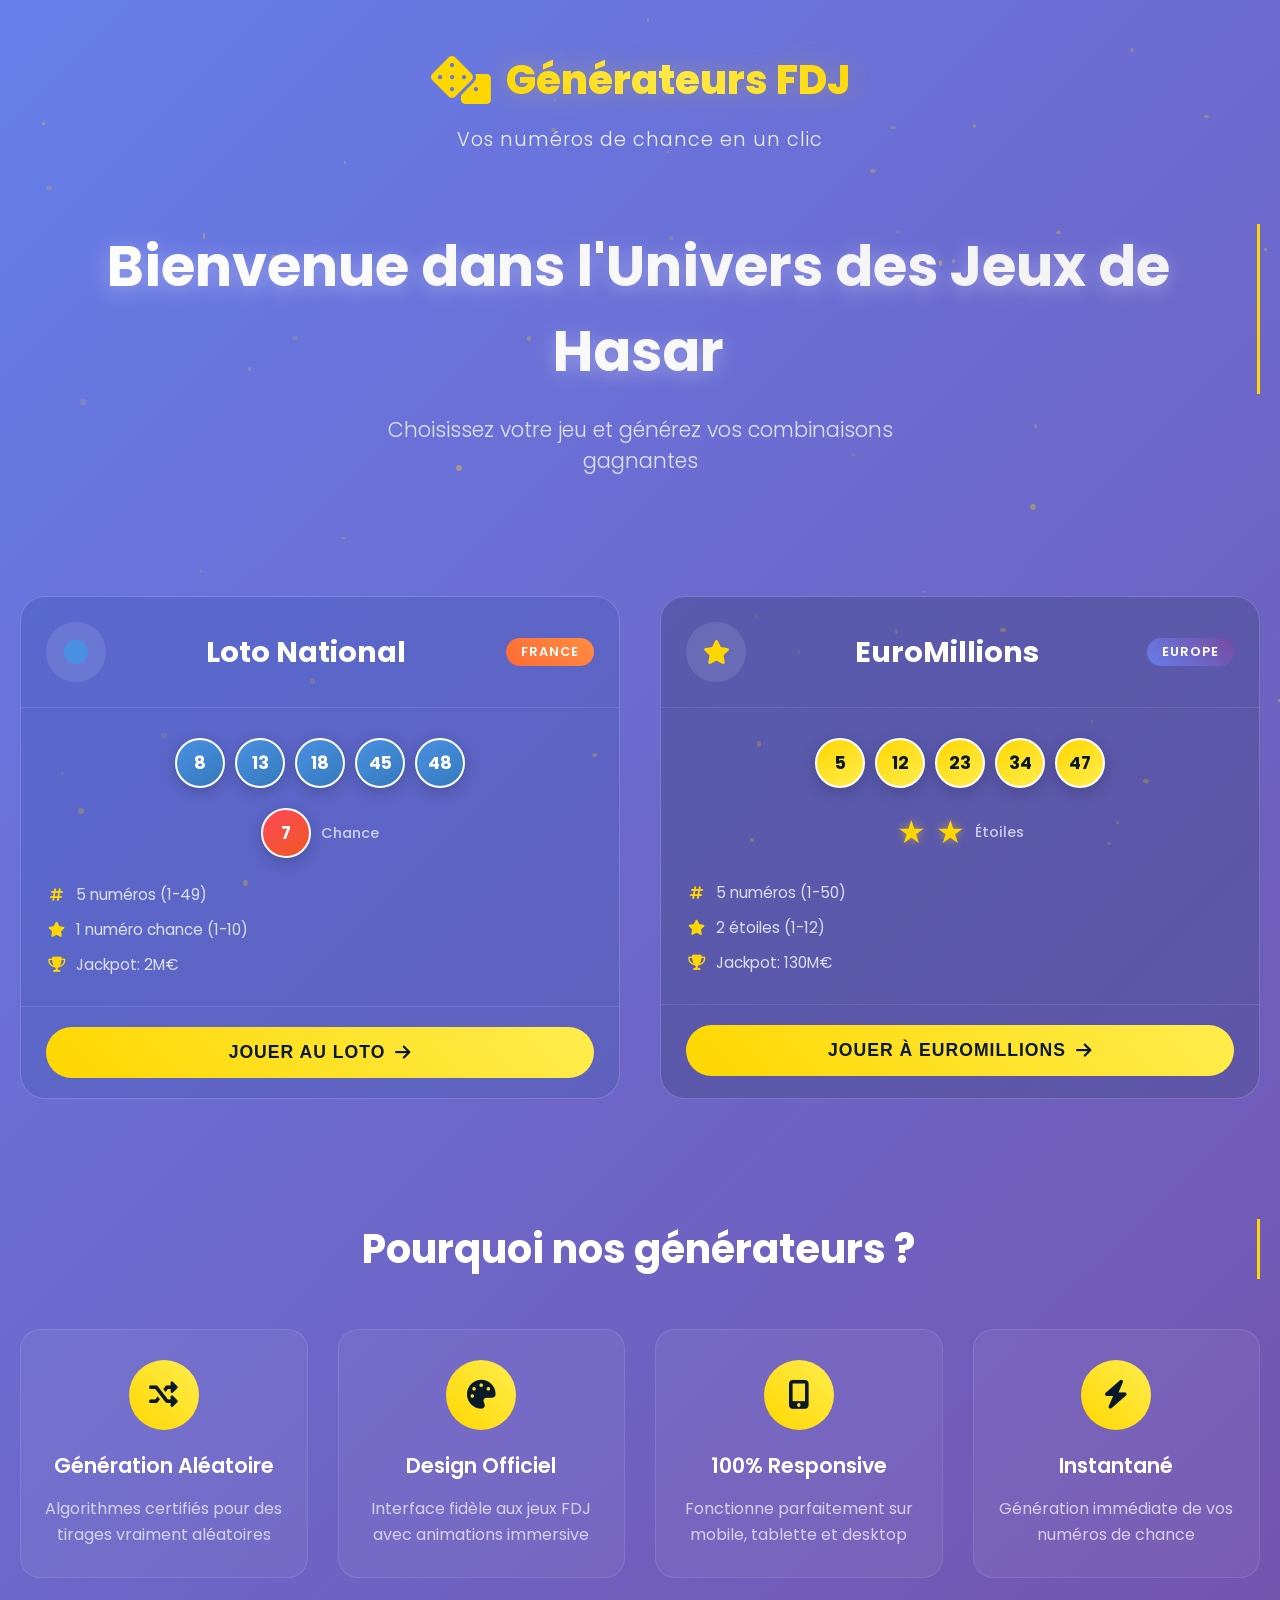
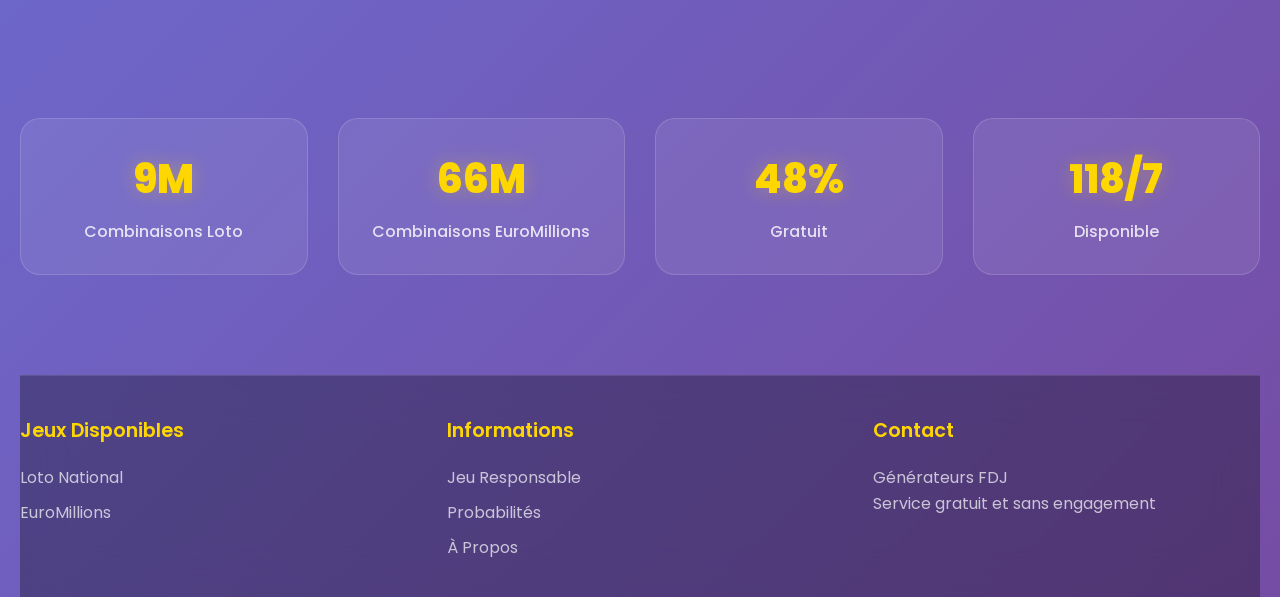
==== index.html @ 147595a2 "fix" ====
<!DOCTYPE html>
<html lang="fr">
<head>
    <meta charset="UTF-8">
    <meta name="viewport" content="width=device-width, initial-scale=1.0">
    <title>Générateurs de Jeux de Hasard - Accueil</title>
    <link rel="stylesheet" href="home-style.css">
    <link href="https://fonts.googleapis.com/css2?family=Poppins:wght@300;400;600;700;800&display=swap" rel="stylesheet">
    <link rel="stylesheet" href="https://cdnjs.cloudflare.com/ajax/libs/font-awesome/6.0.0/css/all.min.css">
</head>
<body>
    <div class="container">
        <header class="header">
            <div class="header-content">
                <div class="logo-section">
                    <div class="main-logo">
                        <i class="fas fa-dice"></i>
                        <span class="logo-text">Générateurs FDJ</span>
                    </div>
                    <p class="tagline">Vos numéros de chance en un clic</p>
                </div>
            </div>
        </header>

        <main class="main-content">
            <section class="hero-section">
                <h1 class="hero-title">Bienvenue dans l'Univers des Jeux de Hasard</h1>
                <p class="hero-subtitle">Choisissez votre jeu et générez vos combinaisons gagnantes</p>
            </section>

            <section class="games-grid">
                <div class="game-card loto-card" onclick="location.href='loto.html'">
                    <div class="card-header">
                        <div class="game-icon">
                            <i class="fas fa-circle"></i>
                        </div>
                        <h2 class="game-title">Loto National</h2>
                        <div class="game-badge">FRANCE</div>
                    </div>
                    
                    <div class="card-content">
                        <div class="game-preview">
                            <div class="preview-numbers">
                                <div class="preview-number blue">8</div>
                                <div class="preview-number blue">13</div>
                                <div class="preview-number blue">18</div>
                                <div class="preview-number blue">45</div>
                                <div class="preview-number blue">48</div>
                            </div>
                            <div class="preview-chance">
                                <div class="preview-number red">7</div>
                                <span class="chance-label">Chance</span>
                            </div>
                        </div>
                        
                        <div class="game-info">
                            <div class="info-item">
                                <i class="fas fa-hashtag"></i>
                                <span>5 numéros (1-49)</span>
                            </div>
                            <div class="info-item">
                                <i class="fas fa-star"></i>
                                <span>1 numéro chance (1-10)</span>
                            </div>
                            <div class="info-item">
                                <i class="fas fa-trophy"></i>
                                <span>Jackpot: 2M€</span>
                            </div>
                        </div>
                    </div>
                    
                    <div class="card-footer">
                        <button class="play-btn">
                            <span>Jouer au Loto</span>
                            <i class="fas fa-arrow-right"></i>
                        </button>
                    </div>
                </div>

                <div class="game-card euromillions-card" onclick="location.href='euromillions.html'">
                    <div class="card-header">
                        <div class="game-icon">
                            <i class="fas fa-star"></i>
                        </div>
                        <h2 class="game-title">EuroMillions</h2>
                        <div class="game-badge">EUROPE</div>
                    </div>
                    
                    <div class="card-content">
                        <div class="game-preview">
                            <div class="preview-numbers">
                                <div class="preview-number yellow">5</div>
                                <div class="preview-number yellow">12</div>
                                <div class="preview-number yellow">23</div>
                                <div class="preview-number yellow">34</div>
                                <div class="preview-number yellow">47</div>
                            </div>
                            <div class="preview-stars">
                                <div class="preview-star">★</div>
                                <div class="preview-star">★</div>
                                <span class="stars-label">Étoiles</span>
                            </div>
                        </div>
                        
                        <div class="game-info">
                            <div class="info-item">
                                <i class="fas fa-hashtag"></i>
                                <span>5 numéros (1-50)</span>
                            </div>
                            <div class="info-item">
                                <i class="fas fa-star"></i>
                                <span>2 étoiles (1-12)</span>
                            </div>
                            <div class="info-item">
                                <i class="fas fa-trophy"></i>
                                <span>Jackpot: 130M€</span>
                            </div>
                        </div>
                    </div>
                    
                    <div class="card-footer">
                        <button class="play-btn">
                            <span>Jouer à EuroMillions</span>
                            <i class="fas fa-arrow-right"></i>
                        </button>
                    </div>
                </div>
            </section>

            <section class="features-section">
                <h2 class="features-title">Pourquoi nos générateurs ?</h2>
                <div class="features-grid">
                    <div class="feature-item">
                        <div class="feature-icon">
                            <i class="fas fa-random"></i>
                        </div>
                        <h3>Génération Aléatoire</h3>
                        <p>Algorithmes certifiés pour des tirages vraiment aléatoires</p>
                    </div>
                    
                    <div class="feature-item">
                        <div class="feature-icon">
                            <i class="fas fa-palette"></i>
                        </div>
                        <h3>Design Officiel</h3>
                        <p>Interface fidèle aux jeux FDJ avec animations immersive</p>
                    </div>
                    
                    <div class="feature-item">
                        <div class="feature-icon">
                            <i class="fas fa-mobile-alt"></i>
                        </div>
                        <h3>100% Responsive</h3>
                        <p>Fonctionne parfaitement sur mobile, tablette et desktop</p>
                    </div>
                    
                    <div class="feature-item">
                        <div class="feature-icon">
                            <i class="fas fa-bolt"></i>
                        </div>
                        <h3>Instantané</h3>
                        <p>Génération immédiate de vos numéros de chance</p>
                    </div>
                </div>
            </section>

            <section class="stats-section">
                <div class="stats-container">
                    <div class="stat-item">
                        <div class="stat-number">19M</div>
                        <div class="stat-label">Combinaisons Loto</div>
                    </div>
                    <div class="stat-item">
                        <div class="stat-number">139M</div>
                        <div class="stat-label">Combinaisons EuroMillions</div>
                    </div>
                    <div class="stat-item">
                        <div class="stat-number">100%</div>
                        <div class="stat-label">Gratuit</div>
                    </div>
                    <div class="stat-item">
                        <div class="stat-number">24/7</div>
                        <div class="stat-label">Disponible</div>
                    </div>
                </div>
            </section>
        </main>

        <footer class="footer">
            <div class="footer-content">
                <div class="footer-section">
                    <h4>Jeux Disponibles</h4>
                    <ul>
                        <li><a href="loto.html">Loto National</a></li>
                        <li><a href="euromillions.html">EuroMillions</a></li>
                    </ul>
                </div>
                
                <div class="footer-section">
                    <h4>Informations</h4>
                    <ul>
                        <li><a href="#" onclick="showResponsibility(); return false;">Jeu Responsable</a></li>
                        <li><a href="#" onclick="showProbabilities(); return false;">Probabilités</a></li>
                        <li><a href="#" onclick="showAbout(); return false;">À Propos</a></li>
                    </ul>
                </div>
                
                <div class="footer-section">
                    <h4>Contact</h4>
                    <p>Générateurs FDJ</p>
                    <p>Service gratuit et sans engagement</p>
                </div>
            </div>
            
            <div class="footer-bottom">
                <p>&copy; 2024 Générateurs FDJ - Jouez responsablement - Âge minimum 18 ans</p>
            </div>
        </footer>
    </div>

    <!-- Modal pour informations -->
    <div id="infoModal" class="modal">
        <div class="modal-content">
            <span class="close" onclick="closeModal()">&times;</span>
            <h2 id="modalTitle">Information</h2>
            <div id="modalBody"></div>
        </div>
    </div>

    <script src="home-script.js"></script>
</body>
</html>
---- home-style.css ----
* {
    margin: 0;
    padding: 0;
    box-sizing: border-box;
}

body {
    font-family: 'Poppins', sans-serif;
    background: linear-gradient(135deg, #667eea 0%, #764ba2 25%, #f093fb 50%, #667eea 100%);
    background-size: 400% 400%;
    animation: gradientShift 15s ease infinite;
    min-height: 100vh;
    color: #ffffff;
    overflow-x: hidden;
}

@keyframes gradientShift {
    0% { background-position: 0% 50%; }
    50% { background-position: 100% 50%; }
    100% { background-position: 0% 50%; }
}

.container {
    max-width: 1400px;
    margin: 0 auto;
    padding: 20px;
    min-height: 100vh;
    display: flex;
    flex-direction: column;
}

/* Header */
.header {
    padding: 30px 0;
    animation: fadeInDown 0.8s ease-out;
}

.header-content {
    text-align: center;
}

.main-logo {
    display: flex;
    align-items: center;
    justify-content: center;
    gap: 15px;
    margin-bottom: 15px;
}

.main-logo i {
    font-size: 3rem;
    color: #ffd700;
    animation: rotate 3s linear infinite;
}

@keyframes rotate {
    from { transform: rotate(0deg); }
    to { transform: rotate(360deg); }
}

.logo-text {
    font-size: 2.5rem;
    font-weight: 800;
    background: linear-gradient(45deg, #ffd700, #ffed4e, #ffd700);
    background-clip: text;
    -webkit-background-clip: text;
    -webkit-text-fill-color: transparent;
    text-shadow: 0 0 30px rgba(255, 215, 0, 0.3);
}

.tagline {
    font-size: 1.2rem;
    color: rgba(255, 255, 255, 0.9);
    font-weight: 300;
    letter-spacing: 1px;
}

/* Main Content */
.main-content {
    flex: 1;
    display: flex;
    flex-direction: column;
    gap: 60px;
}

/* Hero Section */
.hero-section {
    text-align: center;
    padding: 40px 0;
    animation: fadeInUp 0.8s ease-out 0.2s both;
}

.hero-title {
    font-size: 3.5rem;
    font-weight: 700;
    margin-bottom: 20px;
    background: linear-gradient(45deg, #ffffff, #f0f0f0);
    background-clip: text;
    -webkit-background-clip: text;
    -webkit-text-fill-color: transparent;
    text-shadow: 0 4px 20px rgba(255, 255, 255, 0.3);
}

.hero-subtitle {
    font-size: 1.3rem;
    color: rgba(255, 255, 255, 0.8);
    font-weight: 300;
    max-width: 600px;
    margin: 0 auto;
}

/* Games Grid */
.games-grid {
    display: grid;
    grid-template-columns: repeat(auto-fit, minmax(400px, 1fr));
    gap: 40px;
    padding: 20px 0;
    animation: fadeInUp 0.8s ease-out 0.4s both;
}

.game-card {
    background: rgba(255, 255, 255, 0.1);
    backdrop-filter: blur(20px);
    border-radius: 25px;
    border: 1px solid rgba(255, 255, 255, 0.2);
    overflow: hidden;
    transition: all 0.4s ease;
    cursor: pointer;
    position: relative;
}

.game-card::before {
    content: '';
    position: absolute;
    top: 0;
    left: 0;
    right: 0;
    bottom: 0;
    background: linear-gradient(45deg, transparent, rgba(255, 255, 255, 0.1), transparent);
    transform: translateX(-100%);
    transition: transform 0.6s ease;
}

.game-card:hover::before {
    transform: translateX(100%);
}

.game-card:hover {
    transform: translateY(-10px);
    box-shadow: 0 25px 50px rgba(0, 0, 0, 0.3);
    border-color: rgba(255, 215, 0, 0.4);
}

.loto-card {
    background: linear-gradient(135deg, rgba(30, 60, 152, 0.2), rgba(42, 82, 152, 0.2));
}

.euromillions-card {
    background: linear-gradient(135deg, rgba(10, 25, 41, 0.2), rgba(30, 58, 95, 0.2));
}

.card-header {
    padding: 25px;
    display: flex;
    align-items: center;
    justify-content: space-between;
    border-bottom: 1px solid rgba(255, 255, 255, 0.1);
}

.game-icon {
    width: 60px;
    height: 60px;
    background: rgba(255, 255, 255, 0.1);
    border-radius: 50%;
    display: flex;
    align-items: center;
    justify-content: center;
    font-size: 1.5rem;
}

.loto-card .game-icon {
    color: #4a90e2;
}

.euromillions-card .game-icon {
    color: #ffd700;
}

.game-title {
    font-size: 1.8rem;
    font-weight: 700;
    flex: 1;
    text-align: center;
}

.game-badge {
    background: linear-gradient(45deg, #ff6b35, #ff8c42);
    color: #ffffff;
    padding: 5px 15px;
    border-radius: 20px;
    font-size: 0.8rem;
    font-weight: 600;
    text-transform: uppercase;
    letter-spacing: 1px;
}

.euromillions-card .game-badge {
    background: linear-gradient(45deg, #667eea, #764ba2);
}

.card-content {
    padding: 30px 25px;
}

.game-preview {
    text-align: center;
    margin-bottom: 25px;
}

.preview-numbers {
    display: flex;
    justify-content: center;
    gap: 10px;
    margin-bottom: 20px;
    flex-wrap: wrap;
}

.preview-number {
    width: 50px;
    height: 50px;
    border-radius: 50%;
    display: flex;
    align-items: center;
    justify-content: center;
    font-weight: 700;
    font-size: 1.1rem;
    box-shadow: 0 4px 15px rgba(0, 0, 0, 0.2);
}

.preview-number.blue {
    background: linear-gradient(145deg, #4a90e2, #357abd);
    color: #ffffff;
    border: 2px solid #ffffff;
}

.preview-number.yellow {
    background: linear-gradient(145deg, #ffd700, #ffed4e);
    color: #0a1929;
    border: 2px solid #ffffff;
}

.preview-number.red {
    background: linear-gradient(145deg, #ff4757, #ee5a24);
    color: #ffffff;
    border: 2px solid #ffffff;
}

.preview-chance, .preview-stars {
    display: flex;
    align-items: center;
    justify-content: center;
    gap: 10px;
    margin-top: 15px;
}

.preview-star {
    font-size: 2rem;
    color: #ffd700;
    text-shadow: 0 0 10px rgba(255, 215, 0, 0.5);
}

.chance-label, .stars-label {
    font-size: 0.9rem;
    color: rgba(255, 255, 255, 0.7);
    font-weight: 500;
}

.game-info {
    display: flex;
    flex-direction: column;
    gap: 12px;
}

.info-item {
    display: flex;
    align-items: center;
    gap: 10px;
    color: rgba(255, 255, 255, 0.8);
    font-size: 0.95rem;
}

.info-item i {
    width: 20px;
    text-align: center;
    color: #ffd700;
}

.card-footer {
    padding: 20px 25px;
    border-top: 1px solid rgba(255, 255, 255, 0.1);
}

.play-btn {
    width: 100%;
    background: linear-gradient(45deg, #ffd700, #ffed4e);
    color: #0a1929;
    border: none;
    padding: 15px 25px;
    border-radius: 50px;
    font-size: 1.1rem;
    font-weight: 600;
    cursor: pointer;
    transition: all 0.3s ease;
    display: flex;
    align-items: center;
    justify-content: center;
    gap: 10px;
    text-transform: uppercase;
    letter-spacing: 1px;
}

.play-btn:hover {
    transform: scale(1.05);
    box-shadow: 0 10px 25px rgba(255, 215, 0, 0.4);
}

.play-btn i {
    transition: transform 0.3s ease;
}

.play-btn:hover i {
    transform: translateX(5px);
}

/* Features Section */
.features-section {
    padding: 40px 0;
    animation: fadeInUp 0.8s ease-out 0.6s both;
}

.features-title {
    text-align: center;
    font-size: 2.5rem;
    font-weight: 700;
    margin-bottom: 50px;
    color: #ffffff;
}

.features-grid {
    display: grid;
    grid-template-columns: repeat(auto-fit, minmax(250px, 1fr));
    gap: 30px;
}

.feature-item {
    text-align: center;
    padding: 30px 20px;
    background: rgba(255, 255, 255, 0.05);
    backdrop-filter: blur(10px);
    border-radius: 20px;
    border: 1px solid rgba(255, 255, 255, 0.1);
    transition: all 0.3s ease;
}

.feature-item:hover {
    transform: translateY(-5px);
    background: rgba(255, 255, 255, 0.1);
    border-color: rgba(255, 215, 0, 0.3);
}

.feature-icon {
    width: 70px;
    height: 70px;
    background: linear-gradient(45deg, #ffd700, #ffed4e);
    border-radius: 50%;
    display: flex;
    align-items: center;
    justify-content: center;
    margin: 0 auto 20px;
    font-size: 1.8rem;
    color: #0a1929;
}

.feature-item h3 {
    font-size: 1.3rem;
    font-weight: 600;
    margin-bottom: 15px;
    color: #ffffff;
}

.feature-item p {
    color: rgba(255, 255, 255, 0.7);
    line-height: 1.6;
}

/* Stats Section */
.stats-section {
    padding: 40px 0;
    animation: fadeInUp 0.8s ease-out 0.8s both;
}

.stats-container {
    display: grid;
    grid-template-columns: repeat(auto-fit, minmax(200px, 1fr));
    gap: 30px;
}

.stat-item {
    text-align: center;
    padding: 30px 20px;
    background: rgba(255, 255, 255, 0.08);
    backdrop-filter: blur(15px);
    border-radius: 20px;
    border: 1px solid rgba(255, 255, 255, 0.15);
}

.stat-number {
    font-size: 2.5rem;
    font-weight: 800;
    color: #ffd700;
    margin-bottom: 10px;
    text-shadow: 0 0 20px rgba(255, 215, 0, 0.3);
}

.stat-label {
    font-size: 1rem;
    color: rgba(255, 255, 255, 0.8);
    font-weight: 500;
}

/* Footer */
.footer {
    background: rgba(0, 0, 0, 0.3);
    backdrop-filter: blur(20px);
    margin-top: 60px;
    padding: 40px 0 20px;
    border-top: 1px solid rgba(255, 255, 255, 0.1);
    animation: fadeIn 0.8s ease-out 1s both;
}

.footer-content {
    display: grid;
    grid-template-columns: repeat(auto-fit, minmax(250px, 1fr));
    gap: 40px;
    margin-bottom: 30px;
}

.footer-section h4 {
    font-size: 1.2rem;
    font-weight: 600;
    margin-bottom: 20px;
    color: #ffd700;
}

.footer-section ul {
    list-style: none;
}

.footer-section ul li {
    margin-bottom: 10px;
}

.footer-section a {
    color: rgba(255, 255, 255, 0.7);
    text-decoration: none;
    transition: color 0.3s ease;
}

.footer-section a:hover {
    color: #ffd700;
}

.footer-section p {
    color: rgba(255, 255, 255, 0.7);
    line-height: 1.6;
}

.footer-bottom {
    text-align: center;
    padding-top: 20px;
    border-top: 1px solid rgba(255, 255, 255, 0.1);
    color: rgba(255, 255, 255, 0.6);
    font-size: 0.9rem;
}

/* Modal */
.modal {
    display: none;
    position: fixed;
    z-index: 1000;
    left: 0;
    top: 0;
    width: 100%;
    height: 100%;
    background-color: rgba(0, 0, 0, 0.8);
    backdrop-filter: blur(5px);
}

.modal-content {
    background: linear-gradient(135deg, rgba(30, 60, 152, 0.9), rgba(42, 82, 152, 0.9));
    margin: 10% auto;
    padding: 30px;
    border-radius: 20px;
    width: 90%;
    max-width: 600px;
    border: 2px solid rgba(255, 215, 0, 0.3);
    box-shadow: 0 20px 40px rgba(0, 0, 0, 0.5);
    position: relative;
    animation: modalSlideIn 0.3s ease-out;
}

@keyframes modalSlideIn {
    from {
        opacity: 0;
        transform: translateY(-50px);
    }
    to {
        opacity: 1;
        transform: translateY(0);
    }
}

.close {
    position: absolute;
    right: 20px;
    top: 20px;
    font-size: 2rem;
    font-weight: bold;
    cursor: pointer;
    color: #ffffff;
    transition: color 0.3s ease;
}

.close:hover {
    color: #ffd700;
}

#modalTitle {
    color: #ffd700;
    margin-bottom: 20px;
    font-size: 1.8rem;
}

#modalBody {
    color: rgba(255, 255, 255, 0.9);
    line-height: 1.6;
}

#modalBody ul {
    margin-left: 20px;
    margin-top: 10px;
}

#modalBody li {
    margin-bottom: 8px;
}

/* Animations */
@keyframes fadeInDown {
    from {
        opacity: 0;
        transform: translateY(-30px);
    }
    to {
        opacity: 1;
        transform: translateY(0);
    }
}

@keyframes fadeInUp {
    from {
        opacity: 0;
        transform: translateY(30px);
    }
    to {
        opacity: 1;
        transform: translateY(0);
    }
}

@keyframes fadeIn {
    from {
        opacity: 0;
    }
    to {
        opacity: 1;
    }
}

/* Responsive Design */
@media (max-width: 768px) {
    .hero-title {
        font-size: 2.5rem;
    }
    
    .hero-subtitle {
        font-size: 1.1rem;
    }
    
    .games-grid {
        grid-template-columns: 1fr;
        gap: 30px;
    }
    
    .features-grid {
        grid-template-columns: repeat(auto-fit, minmax(200px, 1fr));
        gap: 20px;
    }
    
    .stats-container {
        grid-template-columns: repeat(2, 1fr);
        gap: 20px;
    }
    
    .footer-content {
        grid-template-columns: 1fr;
        gap: 30px;
        text-align: center;
    }
    
    .modal-content {
        margin: 20% auto;
        padding: 20px;
    }
}

@media (max-width: 480px) {
    .container {
        padding: 15px;
    }
    
    .logo-text {
        font-size: 2rem;
    }
    
    .hero-title {
        font-size: 2rem;
    }
    
    .hero-subtitle {
        font-size: 1rem;
    }
    
    .game-card {
        margin: 0 -10px;
        border-radius: 20px;
    }
    
    .card-header {
        padding: 20px 15px;
    }
    
    .game-title {
        font-size: 1.5rem;
    }
    
    .card-content {
        padding: 20px 15px;
    }
    
    .preview-numbers {
        gap: 8px;
    }
    
    .preview-number {
        width: 40px;
        height: 40px;
        font-size: 1rem;
    }
    
    .stats-container {
        grid-template-columns: 1fr;
    }
    
    .features-grid {
        grid-template-columns: 1fr;
    }
}
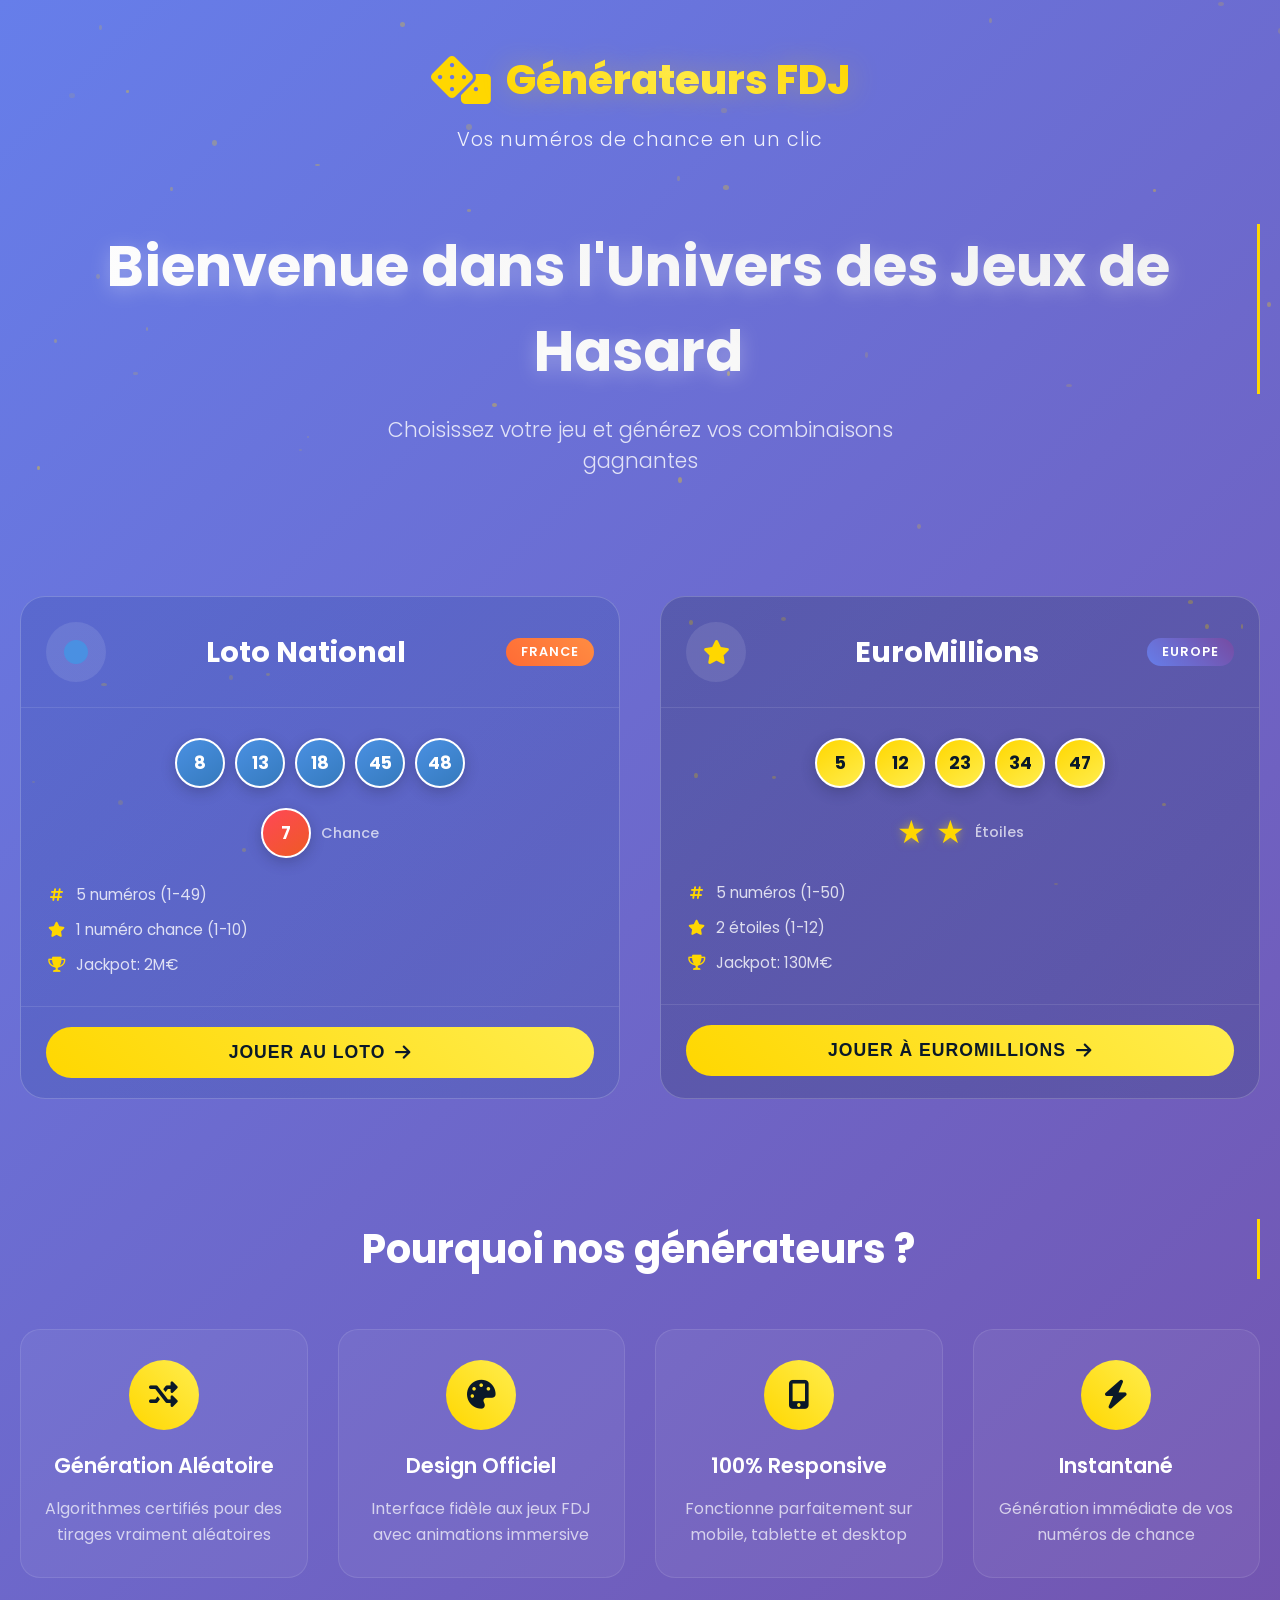
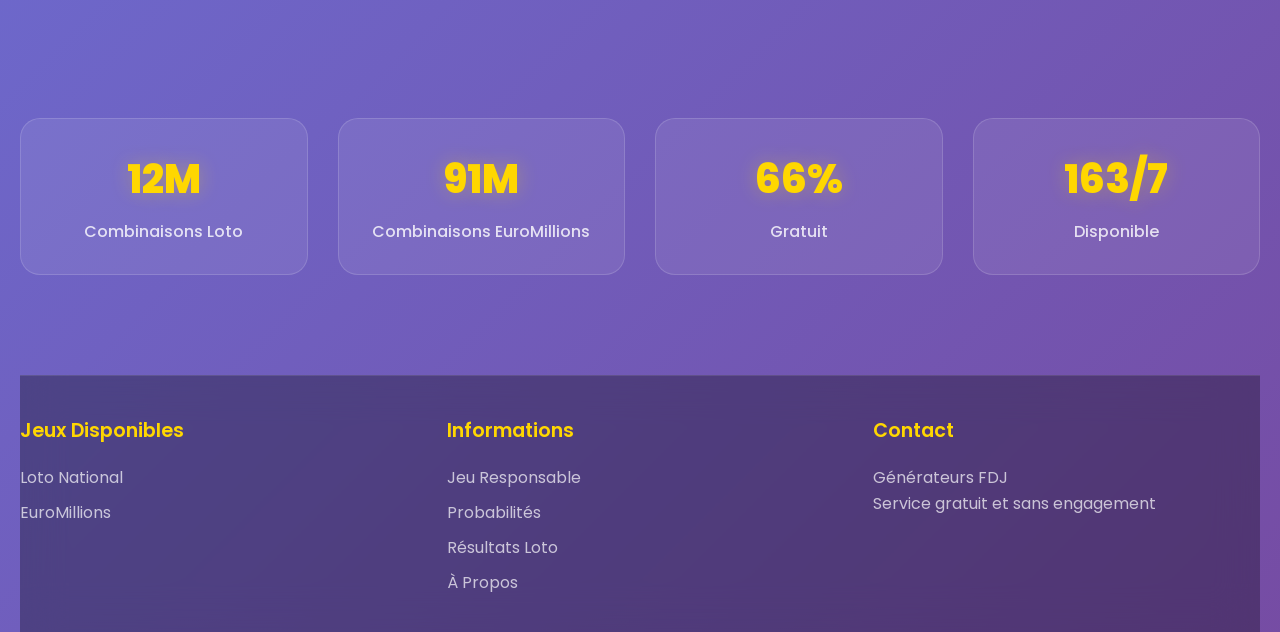
==== commit efd5a8b0: "fix-v5 add link les bon numeros" ====
--- a/index.html
+++ b/index.html
@@ -201,6 +201,7 @@
                     <ul>
                         <li><a href="#" onclick="showResponsibility(); return false;">Jeu Responsable</a></li>
                         <li><a href="#" onclick="showProbabilities(); return false;">Probabilités</a></li>
+                        <li><a href="https://www.lesbonsnumeros.com/loto/resultats/rechercher-tirages.htm" target="_blank">Résultats Loto</a></li>
                         <li><a href="#" onclick="showAbout(); return false;">À Propos</a></li>
                     </ul>
                 </div>
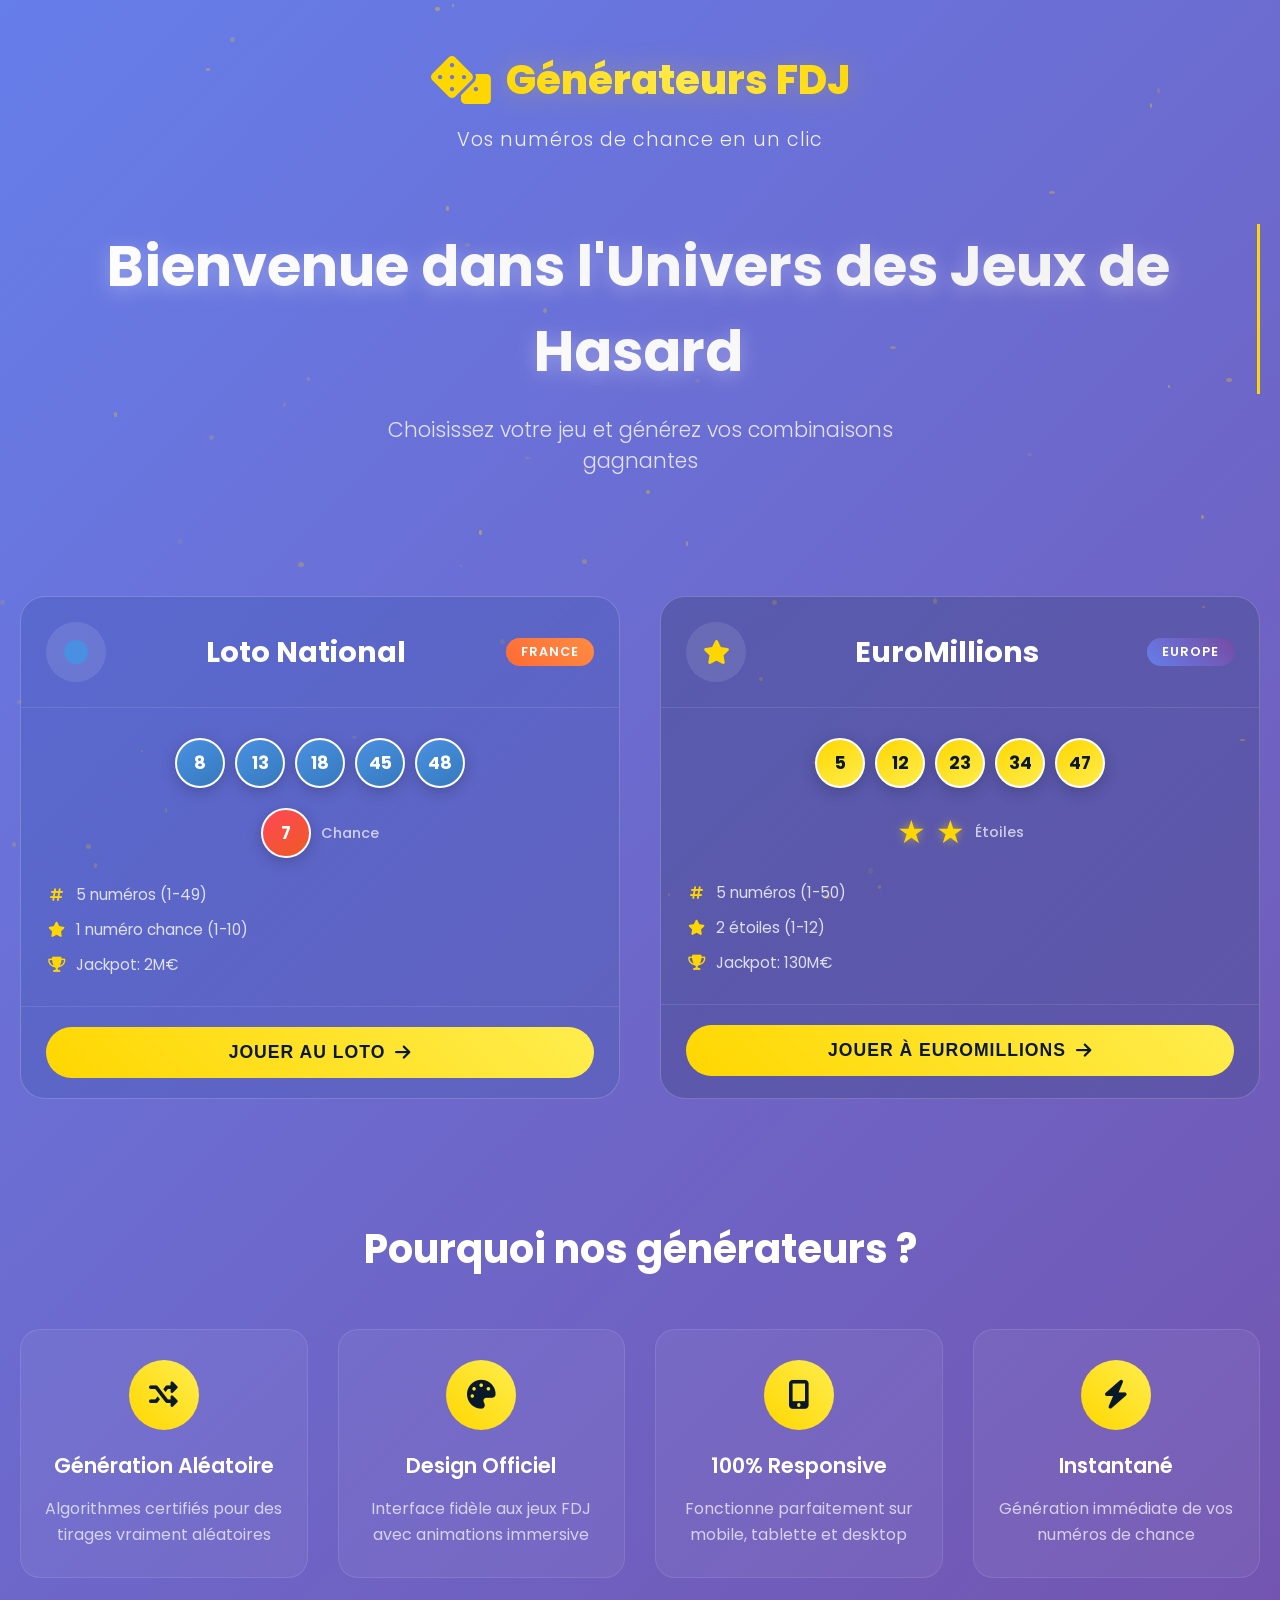
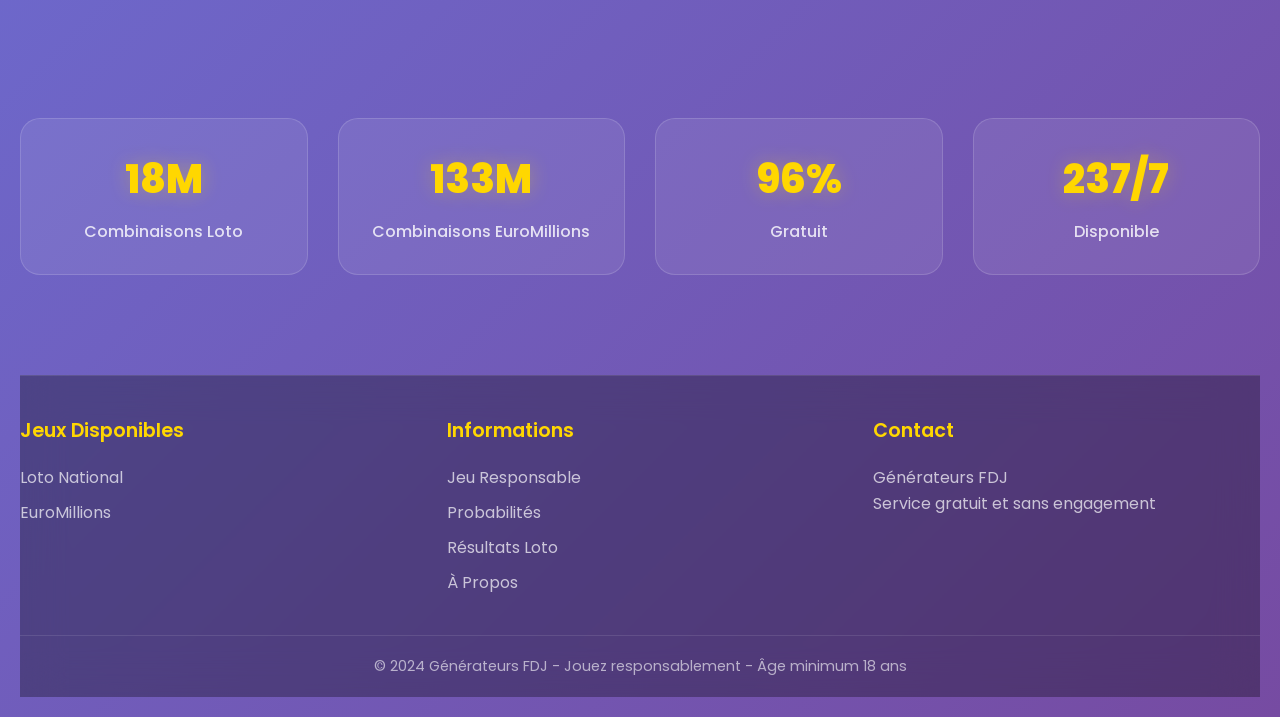
==== commit c8a042bd: "add favicon image" ====
--- a/index.html
+++ b/index.html
@@ -4,6 +4,7 @@
     <meta charset="UTF-8">
     <meta name="viewport" content="width=device-width, initial-scale=1.0">
     <title>Générateurs de Jeux de Hasard - Accueil</title>
+    <link rel="icon" type="image/png" href="image.png">
     <link rel="stylesheet" href="home-style.css">
     <link href="https://fonts.googleapis.com/css2?family=Poppins:wght@300;400;600;700;800&display=swap" rel="stylesheet">
     <link rel="stylesheet" href="https://cdnjs.cloudflare.com/ajax/libs/font-awesome/6.0.0/css/all.min.css">
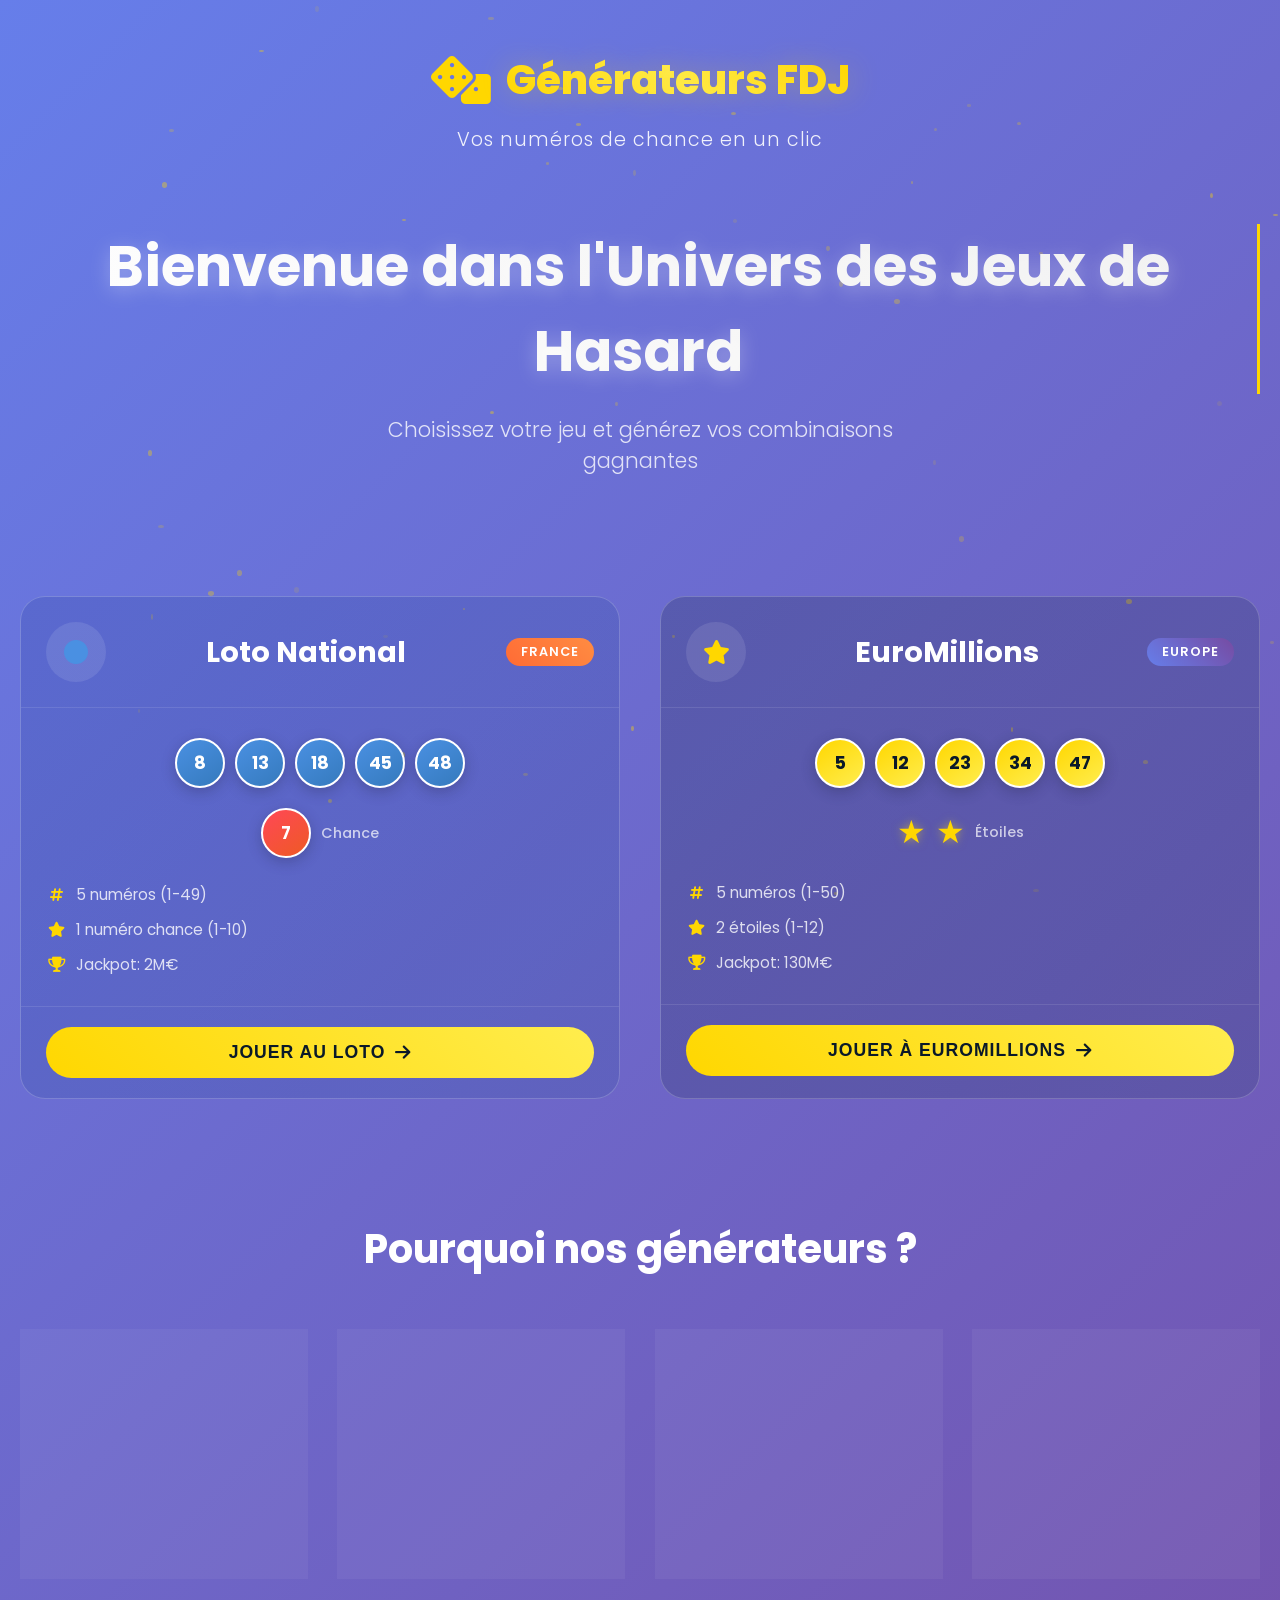
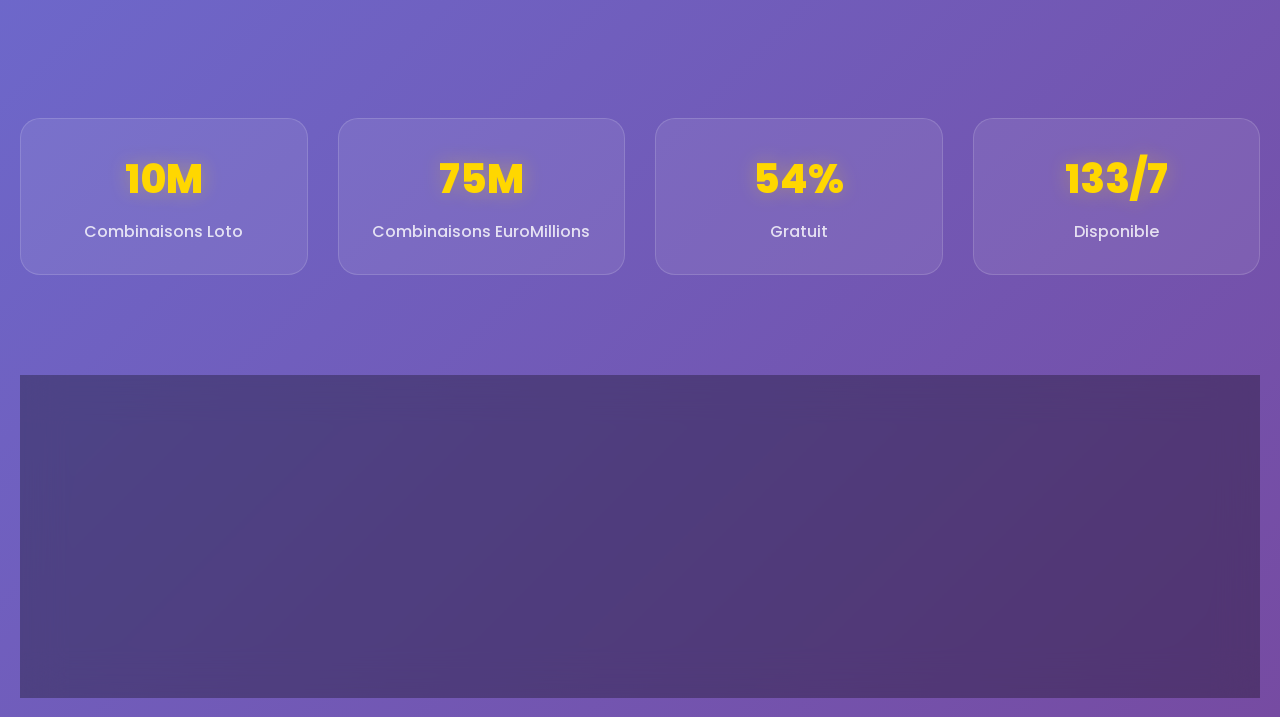
==== commit 6dbee64e: "change boule-loto.avig favicon" ====
--- a/index.html
+++ b/index.html
@@ -4,7 +4,7 @@
     <meta charset="UTF-8">
     <meta name="viewport" content="width=device-width, initial-scale=1.0">
     <title>Générateurs de Jeux de Hasard - Accueil</title>
-    <link rel="icon" type="image/png" href="image.png">
+    <link rel="icon" type="image/avif" href="boule-loto.avif">
     <link rel="stylesheet" href="home-style.css">
     <link href="https://fonts.googleapis.com/css2?family=Poppins:wght@300;400;600;700;800&display=swap" rel="stylesheet">
     <link rel="stylesheet" href="https://cdnjs.cloudflare.com/ajax/libs/font-awesome/6.0.0/css/all.min.css">
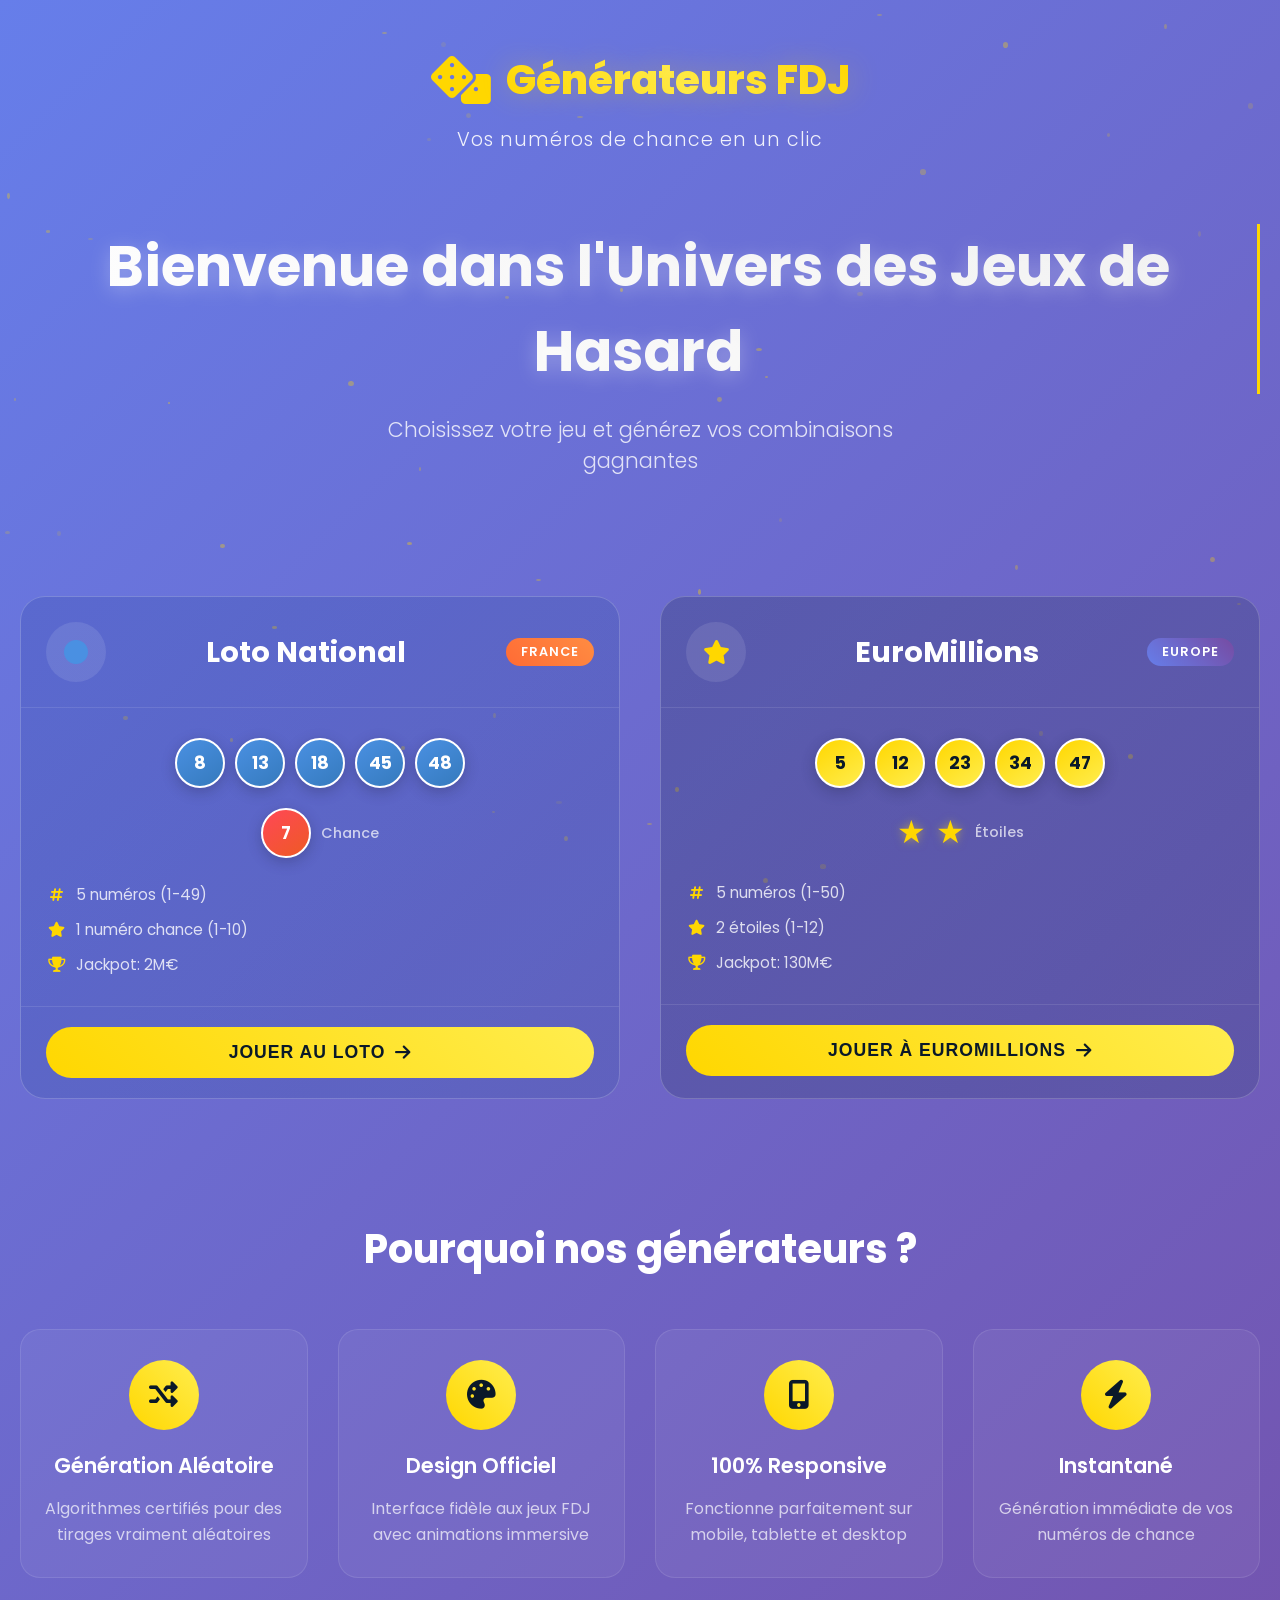
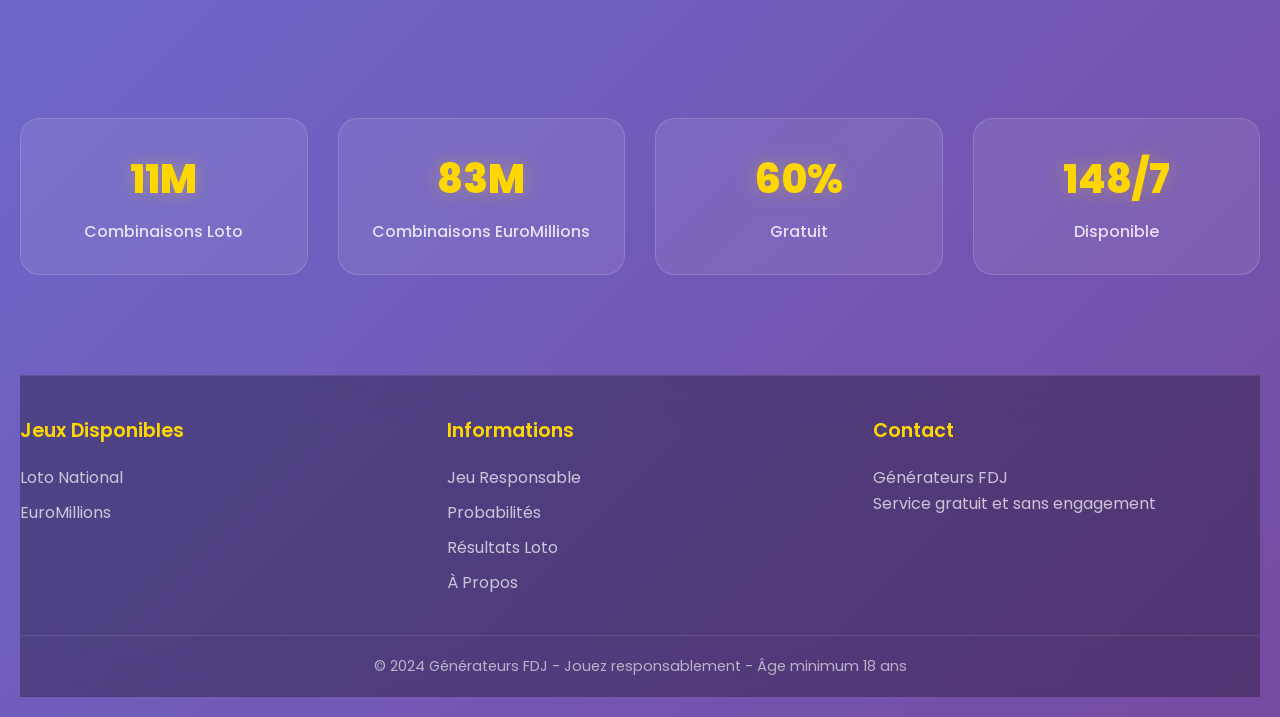
==== commit d8fa6894: "change" ====
--- a/index.html
+++ b/index.html
@@ -4,7 +4,7 @@
     <meta charset="UTF-8">
     <meta name="viewport" content="width=device-width, initial-scale=1.0">
     <title>Générateurs de Jeux de Hasard - Accueil</title>
-    <link rel="icon" type="image/avif" href="boule-loto.avif">
+    <link rel="icon" type="image/png" href="officiel_image_loto_boule.png">
     <link rel="stylesheet" href="home-style.css">
     <link href="https://fonts.googleapis.com/css2?family=Poppins:wght@300;400;600;700;800&display=swap" rel="stylesheet">
     <link rel="stylesheet" href="https://cdnjs.cloudflare.com/ajax/libs/font-awesome/6.0.0/css/all.min.css">
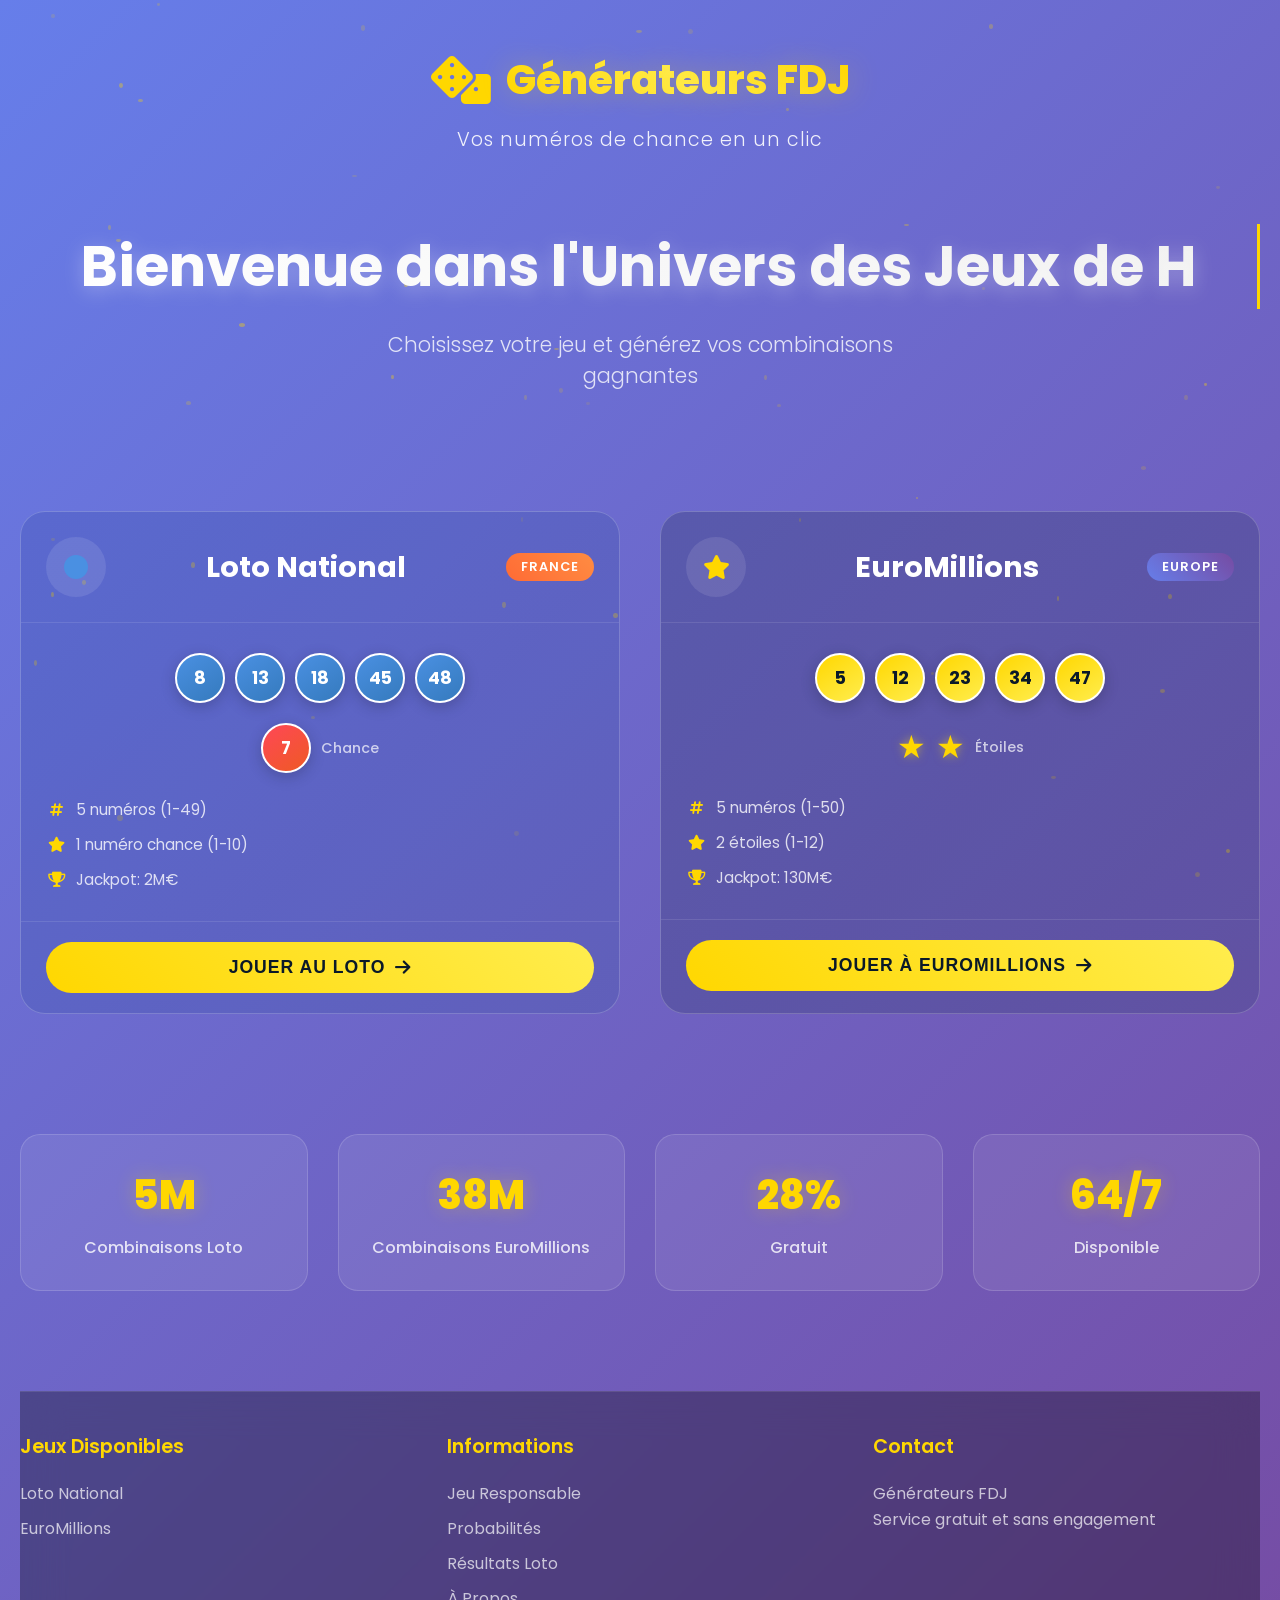
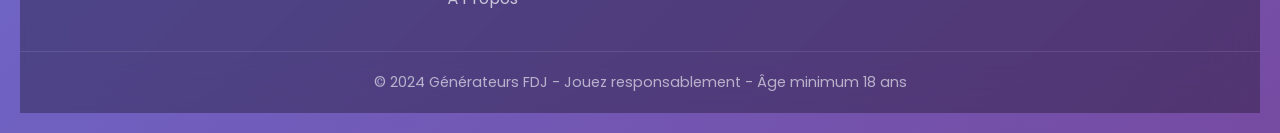
==== commit b3e08263: "del div Pourquoi nos générateurs ?" ====
--- a/index.html
+++ b/index.html
@@ -128,43 +128,7 @@
                 </div>
             </section>
 
-            <section class="features-section">
-                <h2 class="features-title">Pourquoi nos générateurs ?</h2>
-                <div class="features-grid">
-                    <div class="feature-item">
-                        <div class="feature-icon">
-                            <i class="fas fa-random"></i>
-                        </div>
-                        <h3>Génération Aléatoire</h3>
-                        <p>Algorithmes certifiés pour des tirages vraiment aléatoires</p>
-                    </div>
-                    
-                    <div class="feature-item">
-                        <div class="feature-icon">
-                            <i class="fas fa-palette"></i>
-                        </div>
-                        <h3>Design Officiel</h3>
-                        <p>Interface fidèle aux jeux FDJ avec animations immersive</p>
-                    </div>
-                    
-                    <div class="feature-item">
-                        <div class="feature-icon">
-                            <i class="fas fa-mobile-alt"></i>
-                        </div>
-                        <h3>100% Responsive</h3>
-                        <p>Fonctionne parfaitement sur mobile, tablette et desktop</p>
-                    </div>
-                    
-                    <div class="feature-item">
-                        <div class="feature-icon">
-                            <i class="fas fa-bolt"></i>
-                        </div>
-                        <h3>Instantané</h3>
-                        <p>Génération immédiate de vos numéros de chance</p>
-                    </div>
-                </div>
-            </section>
-
+            
             <section class="stats-section">
                 <div class="stats-container">
                     <div class="stat-item">
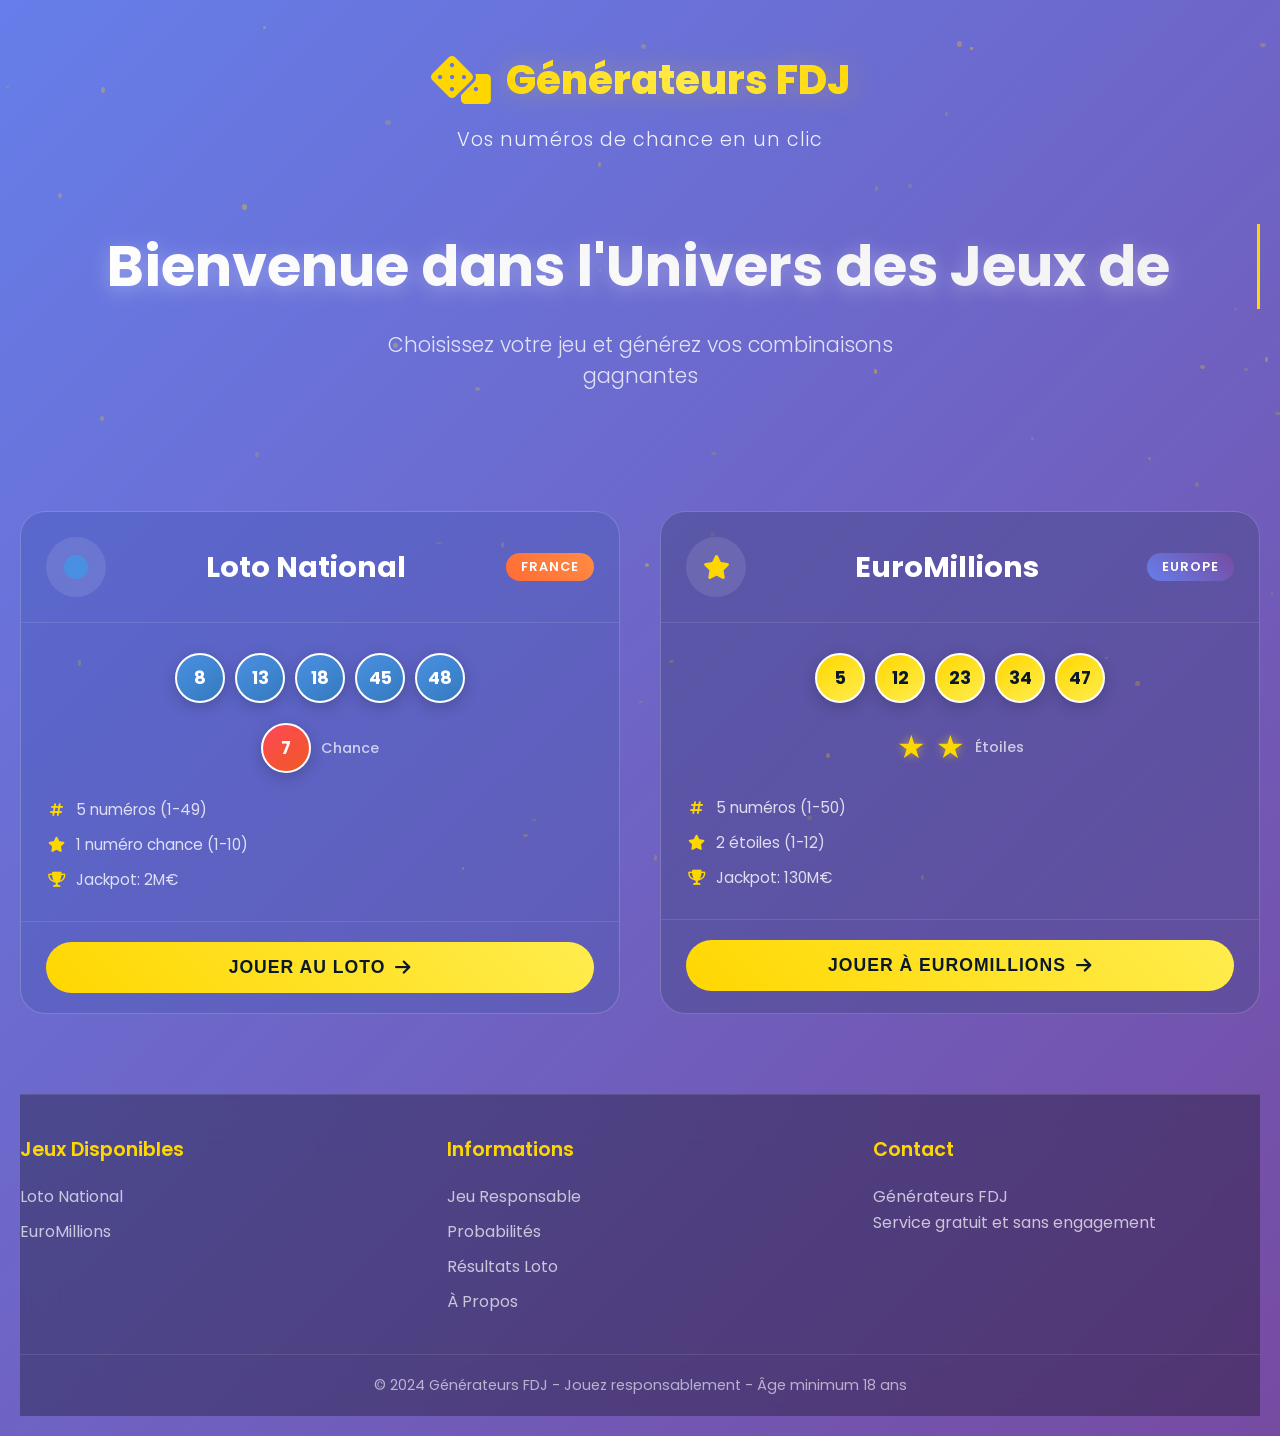
==== commit 52beea55: "commit" ====
--- a/index.html
+++ b/index.html
@@ -129,27 +129,7 @@
             </section>
 
             
-            <section class="stats-section">
-                <div class="stats-container">
-                    <div class="stat-item">
-                        <div class="stat-number">19M</div>
-                        <div class="stat-label">Combinaisons Loto</div>
-                    </div>
-                    <div class="stat-item">
-                        <div class="stat-number">139M</div>
-                        <div class="stat-label">Combinaisons EuroMillions</div>
-                    </div>
-                    <div class="stat-item">
-                        <div class="stat-number">100%</div>
-                        <div class="stat-label">Gratuit</div>
-                    </div>
-                    <div class="stat-item">
-                        <div class="stat-number">24/7</div>
-                        <div class="stat-label">Disponible</div>
-                    </div>
-                </div>
-            </section>
-        </main>
+                    </main>
 
         <footer class="footer">
             <div class="footer-content">
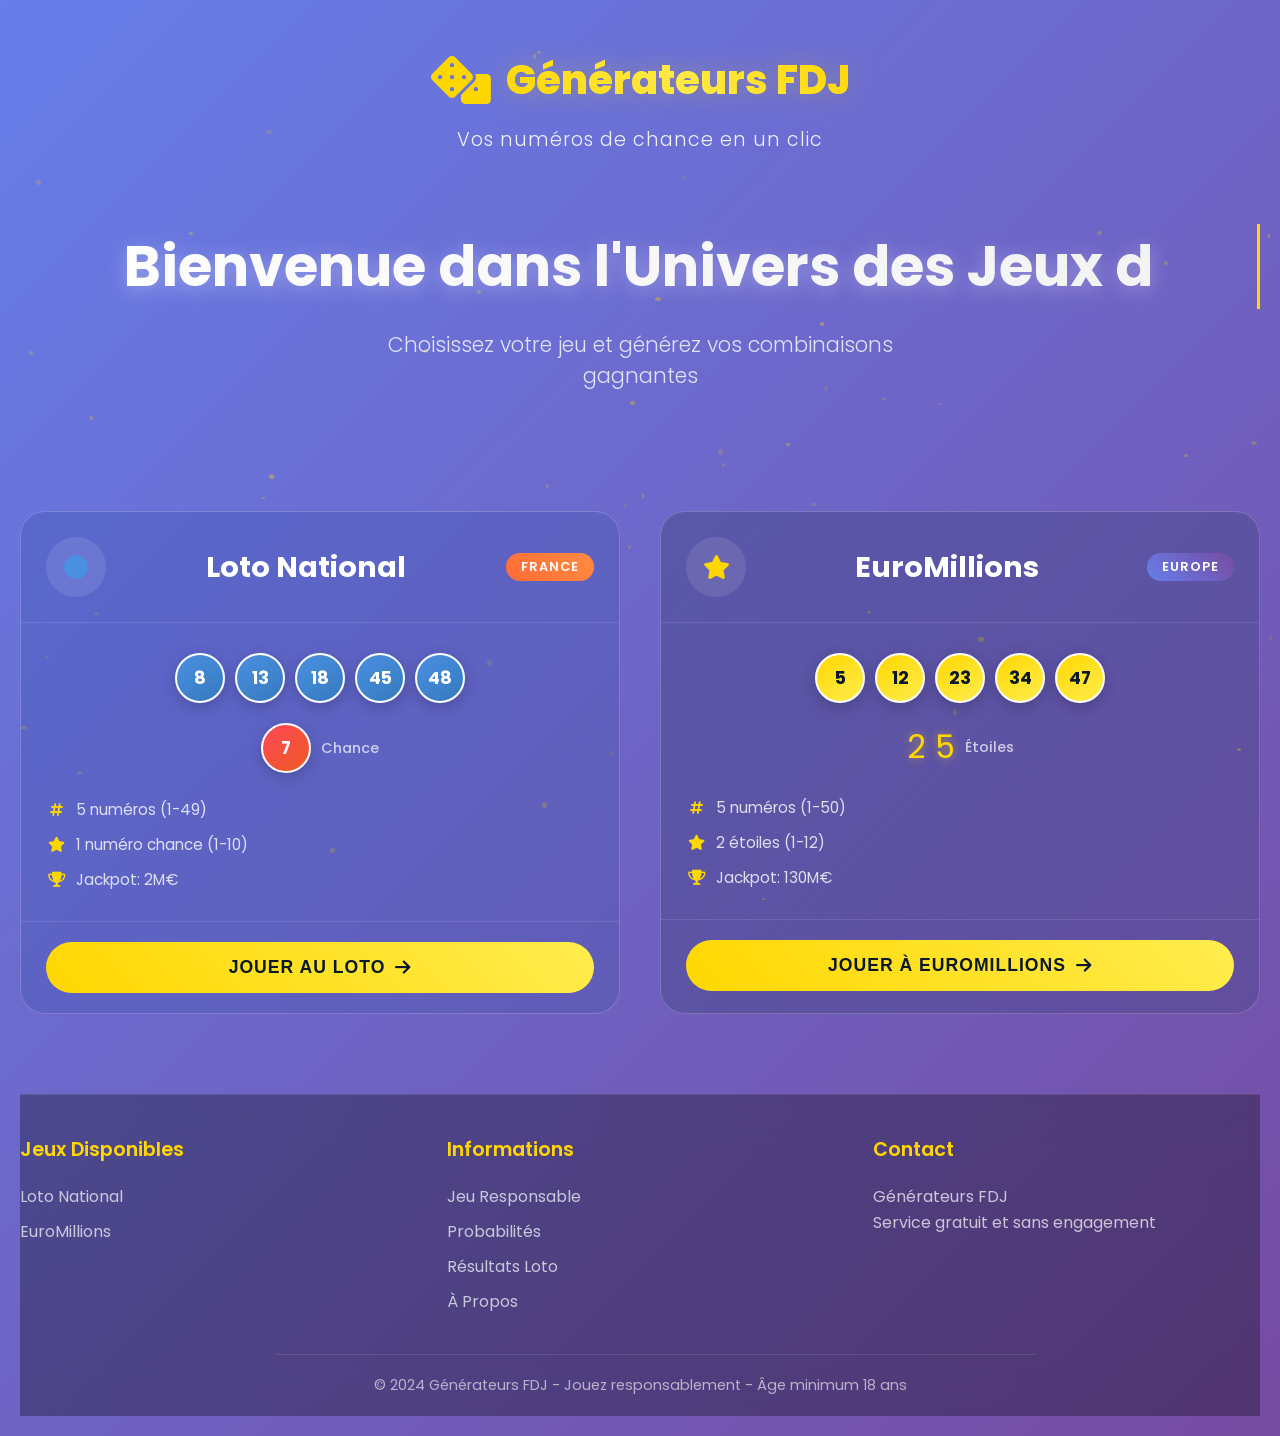
==== commit 196b597e: "change numero 2 etoiles" ====
--- a/index.html
+++ b/index.html
@@ -97,8 +97,8 @@
                                 <div class="preview-number yellow">47</div>
                             </div>
                             <div class="preview-stars">
-                                <div class="preview-star">★</div>
-                                <div class="preview-star">★</div>
+                                <div class="preview-star">2</div>
+                                <div class="preview-star">5</div>
                                 <span class="stars-label">Étoiles</span>
                             </div>
                         </div>
